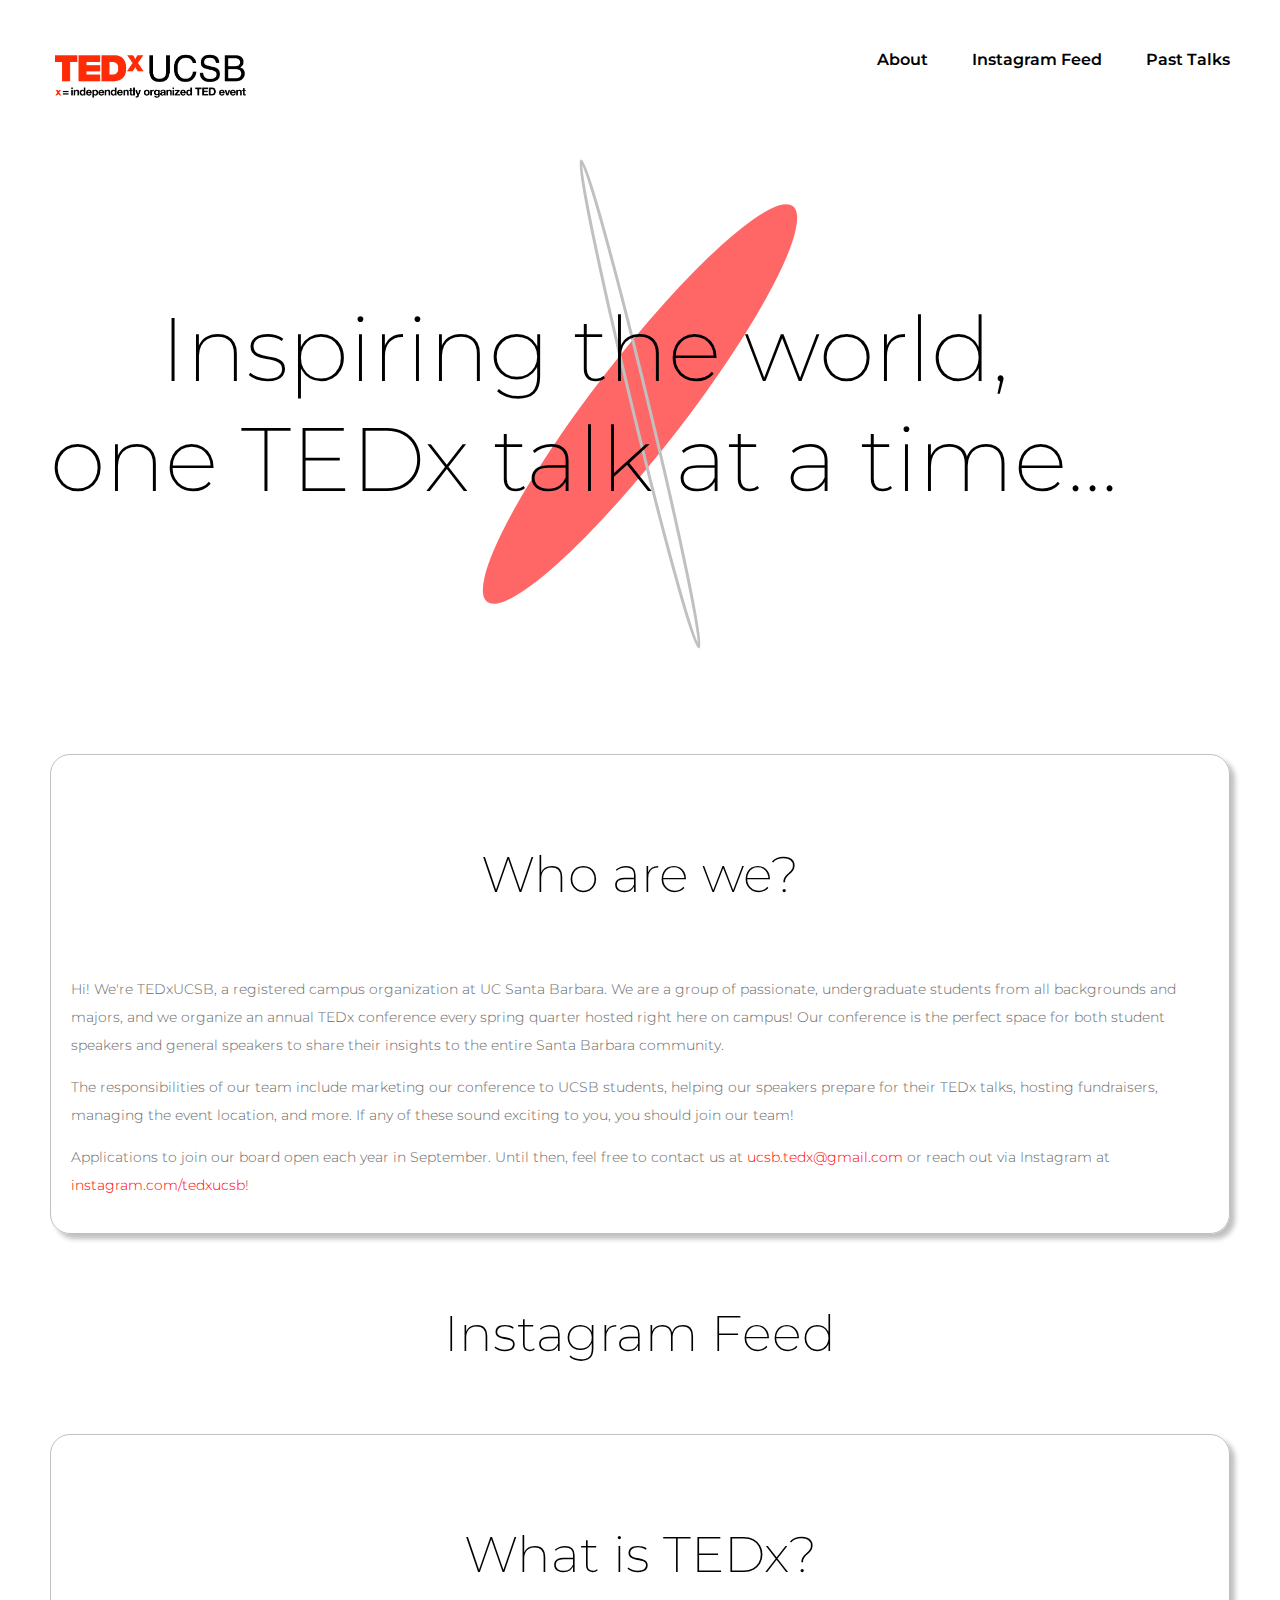
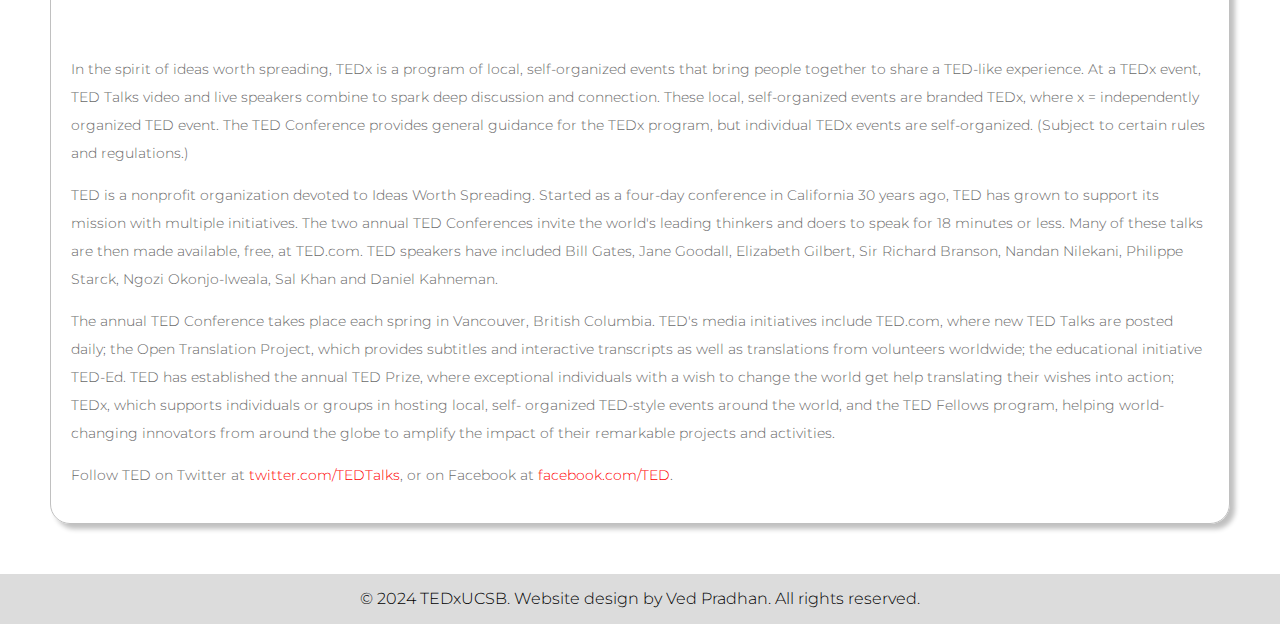
==== alt.html @ 3bcbb7c3 "Begin work on an alternate website version." ====
<!DOCTYPE html>
<html>
    <head>

        <!-- Tab Text -->
        <title>TEDxUCSB</title>

        <link rel="stylesheet" href="style.css">
    </head>
    <body>
    <div id="body-div">

        <div id="nav-bar">

            <div id="left-align">

                <img id="logo" src="img/TEDxUCSB Logo.gif" alt="">

            </div>

            <div id="right-align">

                <a class="nav-link" href="#about-us">About</a>
                <a class="nav-link" href="#ig-feed">Instagram Feed</a>
                <a class="nav-link" href="https://www.youtube.com/results?search_query=tedxucsb">Past Talks</a>

            </div>

        </div>

        <div id="banner">
    
            <div id="hero-svg-container">

                <svg width="100%" height="500px" viewbox="0 0 100 500" id="hero-svg">
                    <ellipse cx="50" cy="250" rx="125" ry="250" style="fill:red;" opacity="0.6">
                        <animate
                            attributeName="rx"
                            begin="0s"
                            dur="8s"
                            values="0; 250; 0"
                            repeatCount="indefinite" />
                        <animateTransform
                            attributeName="transform"
                            begin="0s"
                            dur="7s"
                            type="rotate"
                            values="0 50 250; 360 50 250"
                            repeatCount="indefinite" />
                    </ellipse>
                    <ellipse cx="50" cy="250" rx="125" ry="250" stroke="silver" stroke-width="3" style="fill: none;">
                        <animate
                            attributeName="rx"
                            begin="0s"
                            dur="1s"
                            values="31; 0" />
                        <animateTransform
                            attributeName="transform"
                            begin="0s"
                            dur="1s"
                            type="rotate"
                            values="-51 50 250; 0 50 250" />
                        <animate
                            attributeName="rx"
                            begin="1s"
                            dur="8s"
                            values="0; 250; 0"
                            repeatCount="indefinite" />
                        <animateTransform
                            attributeName="transform"
                            begin="1s"
                            dur="7s"
                            type="rotate"
                            values="0 50 250; 360 50 250"
                            repeatCount="indefinite" />
                    </ellipse>
                  </svg>

            </div>
            
            <div id="hero">
                Inspiring the world, <br>
                one TEDx talk at a time...
            </div>

        </div>

        <div id="about-us" class="shadow">

            <p class="header">
                Who are we?
            </p>

            <p>
                Hi! We're TEDxUCSB, a registered campus organization at UC Santa Barbara. We are a group of passionate, undergraduate students from all backgrounds and majors, and we organize an annual TEDx conference every spring quarter hosted right here on campus! Our conference is the perfect space for both student speakers and general speakers to share their insights to the entire Santa Barbara community.
            </p>

            <p>
                The responsibilities of our team include marketing our conference to UCSB students, helping our speakers prepare for their TEDx talks, hosting fundraisers, managing the event location, and more. If any of these sound exciting to you, you should join our team!
            </p>

            <p>
                Applications to join our board open each year in September. Until then, feel free to contact us at <a href="mailto:ucsb.tedx@gmail.com">ucsb.tedx@gmail.com</a> or reach out via Instagram at <a href="https://instagram.com/tedxucsb">instagram.com/tedxucsb</a>!
            </p>

        </div>
<!--
        <div id="team">

            <p class="header">
                Meet the Team
            </p>

            <p>
                Placeholder.
            </p>

        </div>
-->
        <div id="ig-feed">

            <p class="header">
                Instagram Feed
            </p>

            <script src="https://apps.elfsight.com/p/platform.js" defer></script>
            <div class="elfsight-app-1a1e67b3-bea6-4375-9e01-6b371b8d0bbd ig"></div> 

        </div>

        <div id="about-tedx" class="shadow">

            <p class="header">
                What is TEDx?
            </p>

            <p>
                In the spirit of ideas worth spreading, TEDx is a program of local, self-organized events that bring people together to share a TED-like experience. At a TEDx event, TED Talks video and live speakers combine to spark deep discussion and connection. These local, self-organized events are branded TEDx, where x = independently organized TED event. The TED Conference provides general guidance for the TEDx program, but individual TEDx events are self-organized. (Subject to certain rules and regulations.)
            </p>

            <p>
                TED is a nonprofit organization devoted to Ideas Worth Spreading. Started as a four-day conference in California 30 years ago, TED has grown to support its mission with multiple initiatives. The two annual TED Conferences invite the world's leading thinkers and doers to speak for 18 minutes or less. Many of these talks are then made available, free, at TED.com. TED speakers have included Bill Gates, Jane Goodall, Elizabeth Gilbert, Sir Richard Branson, Nandan Nilekani, Philippe Starck, Ngozi Okonjo-Iweala, Sal Khan and Daniel Kahneman.
            </p>

            <p>
                The annual TED Conference takes place each spring in Vancouver, British Columbia. TED's media initiatives include TED.com, where new TED Talks are posted daily; the Open Translation Project, which provides subtitles and interactive transcripts as well as translations from volunteers worldwide; the educational initiative TED-Ed. TED has established the annual TED Prize, where exceptional individuals with a wish to change the world get help translating their wishes into action; TEDx, which supports individuals or groups in hosting local, self- organized TED-style events around the world, and the TED Fellows program, helping world-changing innovators from around the globe to amplify the impact of their remarkable projects and activities.
            </p>

            <p>
                Follow TED on Twitter at <a href="https://twitter.com/TEDTalks">twitter.com/TEDTalks</a>, or on Facebook at <a href="https://www.facebook.com/TED">facebook.com/TED</a>.
            </p>

        </div>

    </div>

    <div id="footer">
        © 2024 TEDxUCSB. Website design by Ved Pradhan. All rights reserved.
    </div>

    </body>
</html>
---- style.css ----
@import url("https://fonts.googleapis.com/css2?family=Montserrat:ital,wght@0,100;0,200;0,300;0,400;0,500;0,600&display=swap");

html {
    scroll-behavior: smooth;
}

body {
    padding: 0px;
    margin: 0px;

    font-family: "Montserrat", sans-serif;
    font-weight: 300;
}

h6 {
    font-weight: 100;
}

p {
    color: dimgray;
    font-size: 14px;

    line-height: 2;
}

a {
    color: red;
    text-decoration: none;
}

a:hover {
    text-decoration: underline;
}

#body-div {
    background-color: white;
    padding-left: 50px;
    padding-right: 50px;
    padding-bottom: 50px;
}

#nav-bar {
    display: flex;

    width: 100%;

    position: sticky;
    top: 0;

    padding-top: 50px;
    padding-bottom: 50px;
    padding-right: 25px;

    background-color: white;

    animation: moveInAnimation ease 2s;
    animation-iteration-count: 1;
    animation-fill-mode: forwards;

    z-index: 1;
}

#left-align {
    float: left;
    width: 25%;
}

#logo {
    width: 200px;
    height: auto;
}

#right-align {
    float: right;
    width: 75%;
    text-align: right;
}

#banner {
    position: relative;

    animation: fadeInAnimation ease 2s;
    animation-iteration-count: 1;
    animation-fill-mode: forwards;

    margin-bottom: 600px;

    z-index: 2;
}
@keyframes fadeInAnimation {
    0% {
        margin-top: 25px;
        opacity: 0;
    }
    100% {
        margin-top: -75px;
        opacity: 1;
    }
}

#hero {
    font-family: "Montserrat", sans-serif;
    font-size: 90px;
    font-weight: 200;

    text-align: center;

    position: absolute;
    top: 0;
    left: 0;

    min-height: 500px;

    display: flex;
    align-items: center;
}

#hero:after {
    color: white;
    mix-blend-mode: difference;
}

#hero-svg-container {
    position: absolute;
    top: 0;
    left: 0;
    
    text-align: center;
    width: 100%;
    min-height: 500px;
}

#hero-svg {
    display: block;
    margin: auto;
}

#footer {
    text-align: center;
    
    background-color: gainsboro;

    min-height: 50px;
    line-height: 50px;
}

.header {
    font-size: 50px;
    font-weight: 200;

    color: black;

    text-align: center;
}

.nav-link {
    font-family: "Montserrat", sans-serif;
    font-size: 16px;
    font-weight: 600;
    
    margin-left: 40px;

    color: black;
    text-decoration: none;
}

.nav-link:hover {
    text-decoration: underline;
}

.ig {
    margin-bottom: 50px;
    z-index: 0;
}

.shadow {
    border: 1px solid silver;
    border-radius: 20px;
    box-shadow: 5px 5px 5px silver;

    padding: 20px;
}
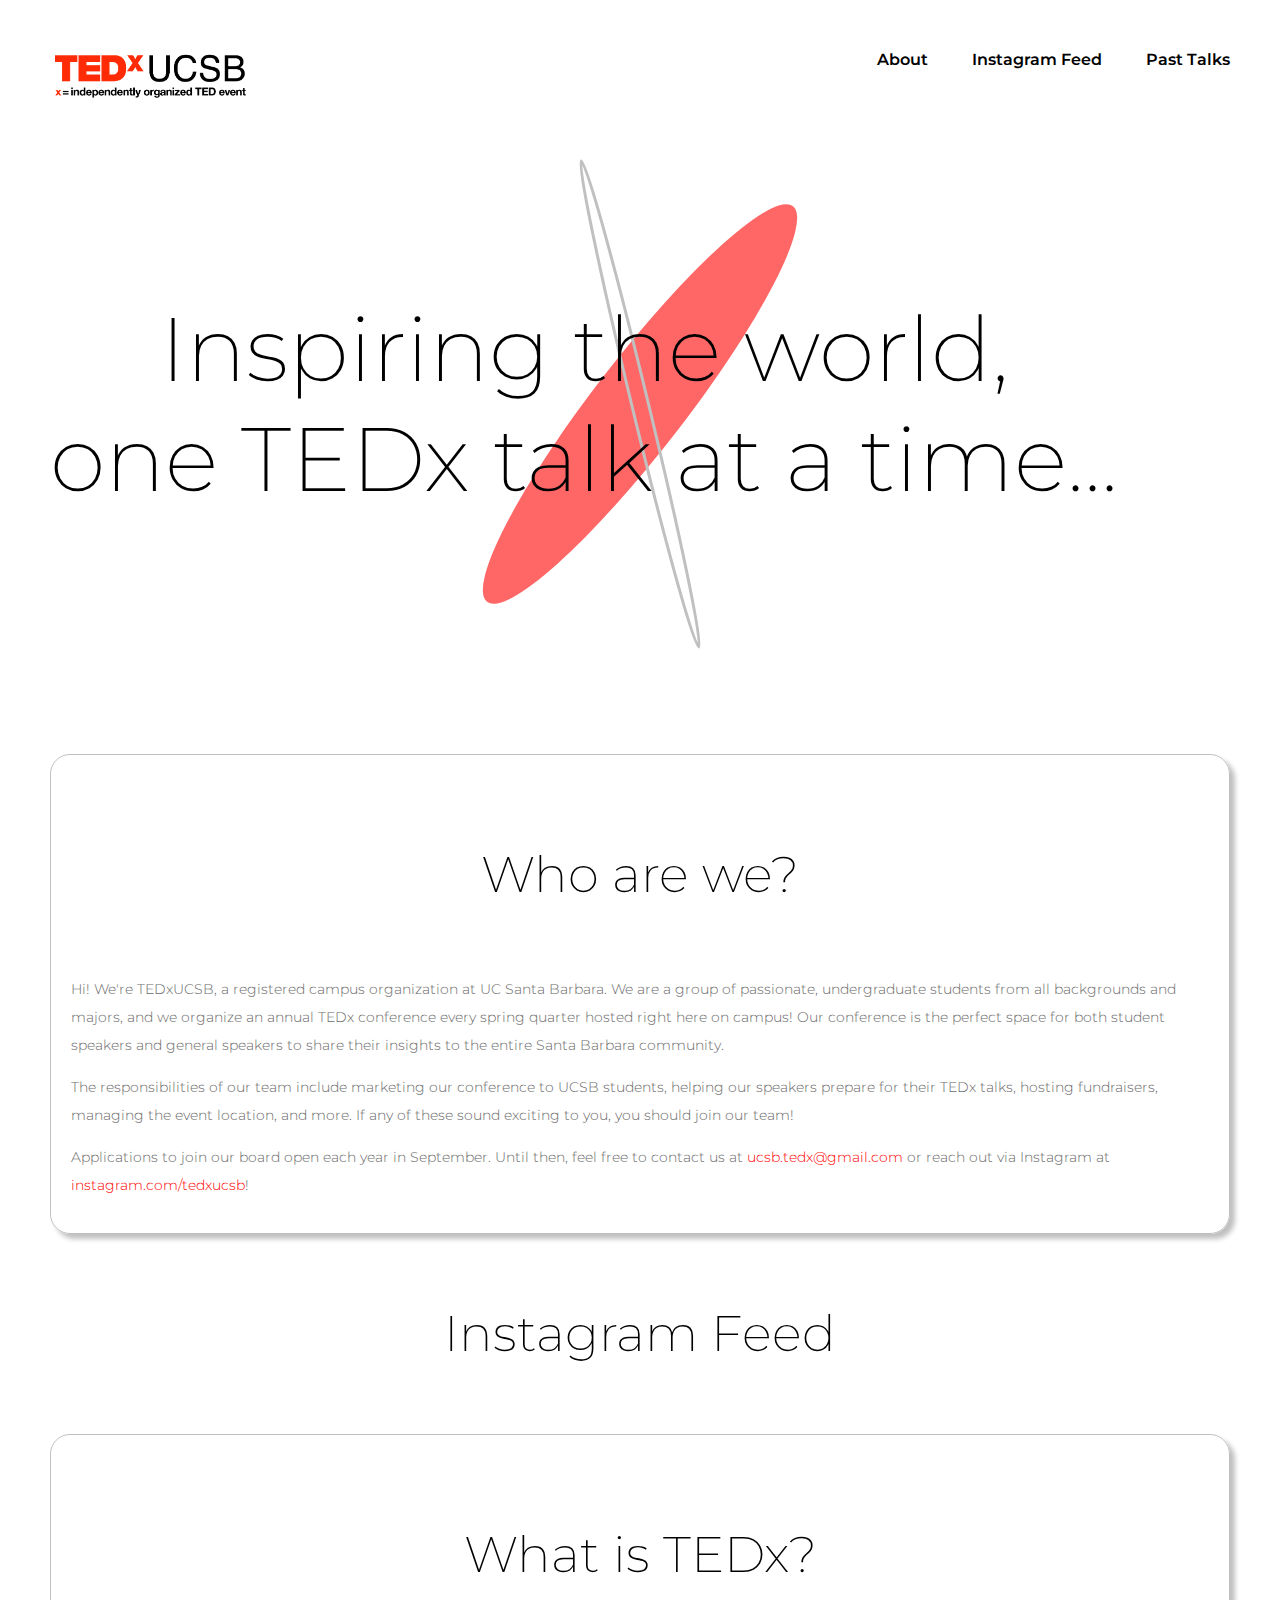
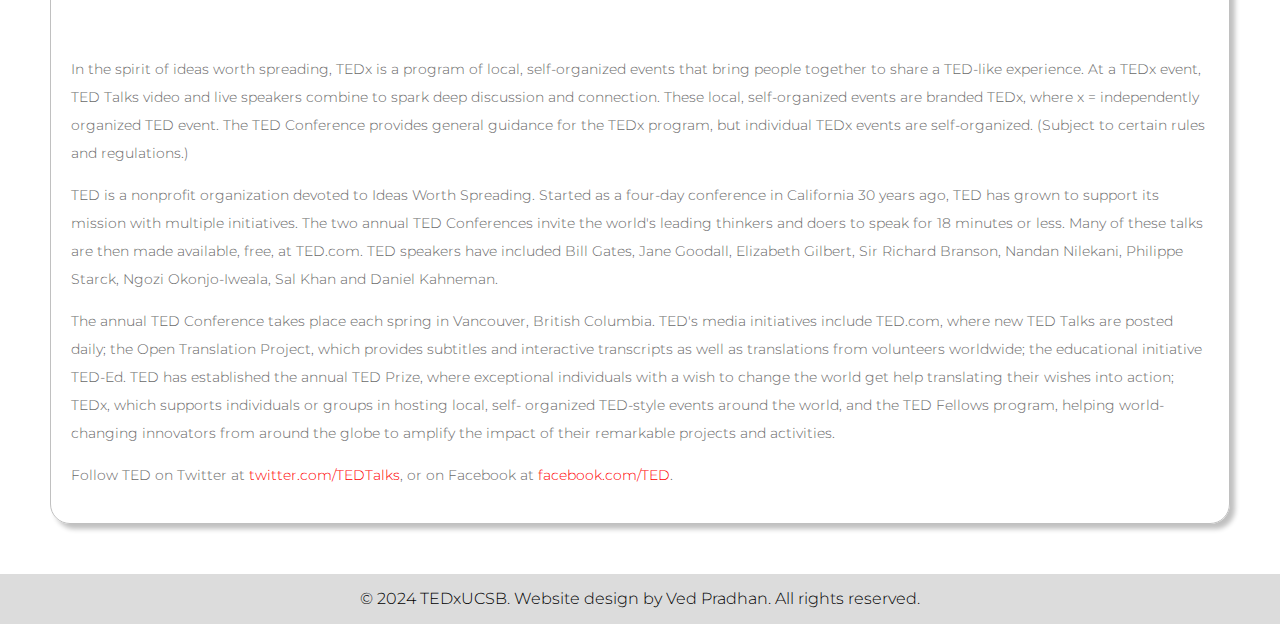
==== commit b31ee559: "Create fade out scrolling animation." ====
--- a/alt.html
+++ b/alt.html
@@ -117,6 +117,7 @@
 
         </div>
 -->
+
         <div id="ig-feed">
 
             <p class="header">
--- a/style.css
+++ b/style.css
@@ -2,6 +2,7 @@
 
 html {
     scroll-behavior: smooth;
+    scroll-padding-top: 160px;
 }
 
 body {
@@ -113,11 +114,18 @@
 
     display: flex;
     align-items: center;
+
+    animation: minimize linear both;
+    animation-timeline: scroll();
+	animation-range: 0 150px;
 }
-
-#hero:after {
-    color: white;
-    mix-blend-mode: difference;
+@keyframes minimize {
+    0% {
+        opacity: 1;
+    }
+    100% {
+        opacity: 0;
+    }
 }
 
 #hero-svg-container {
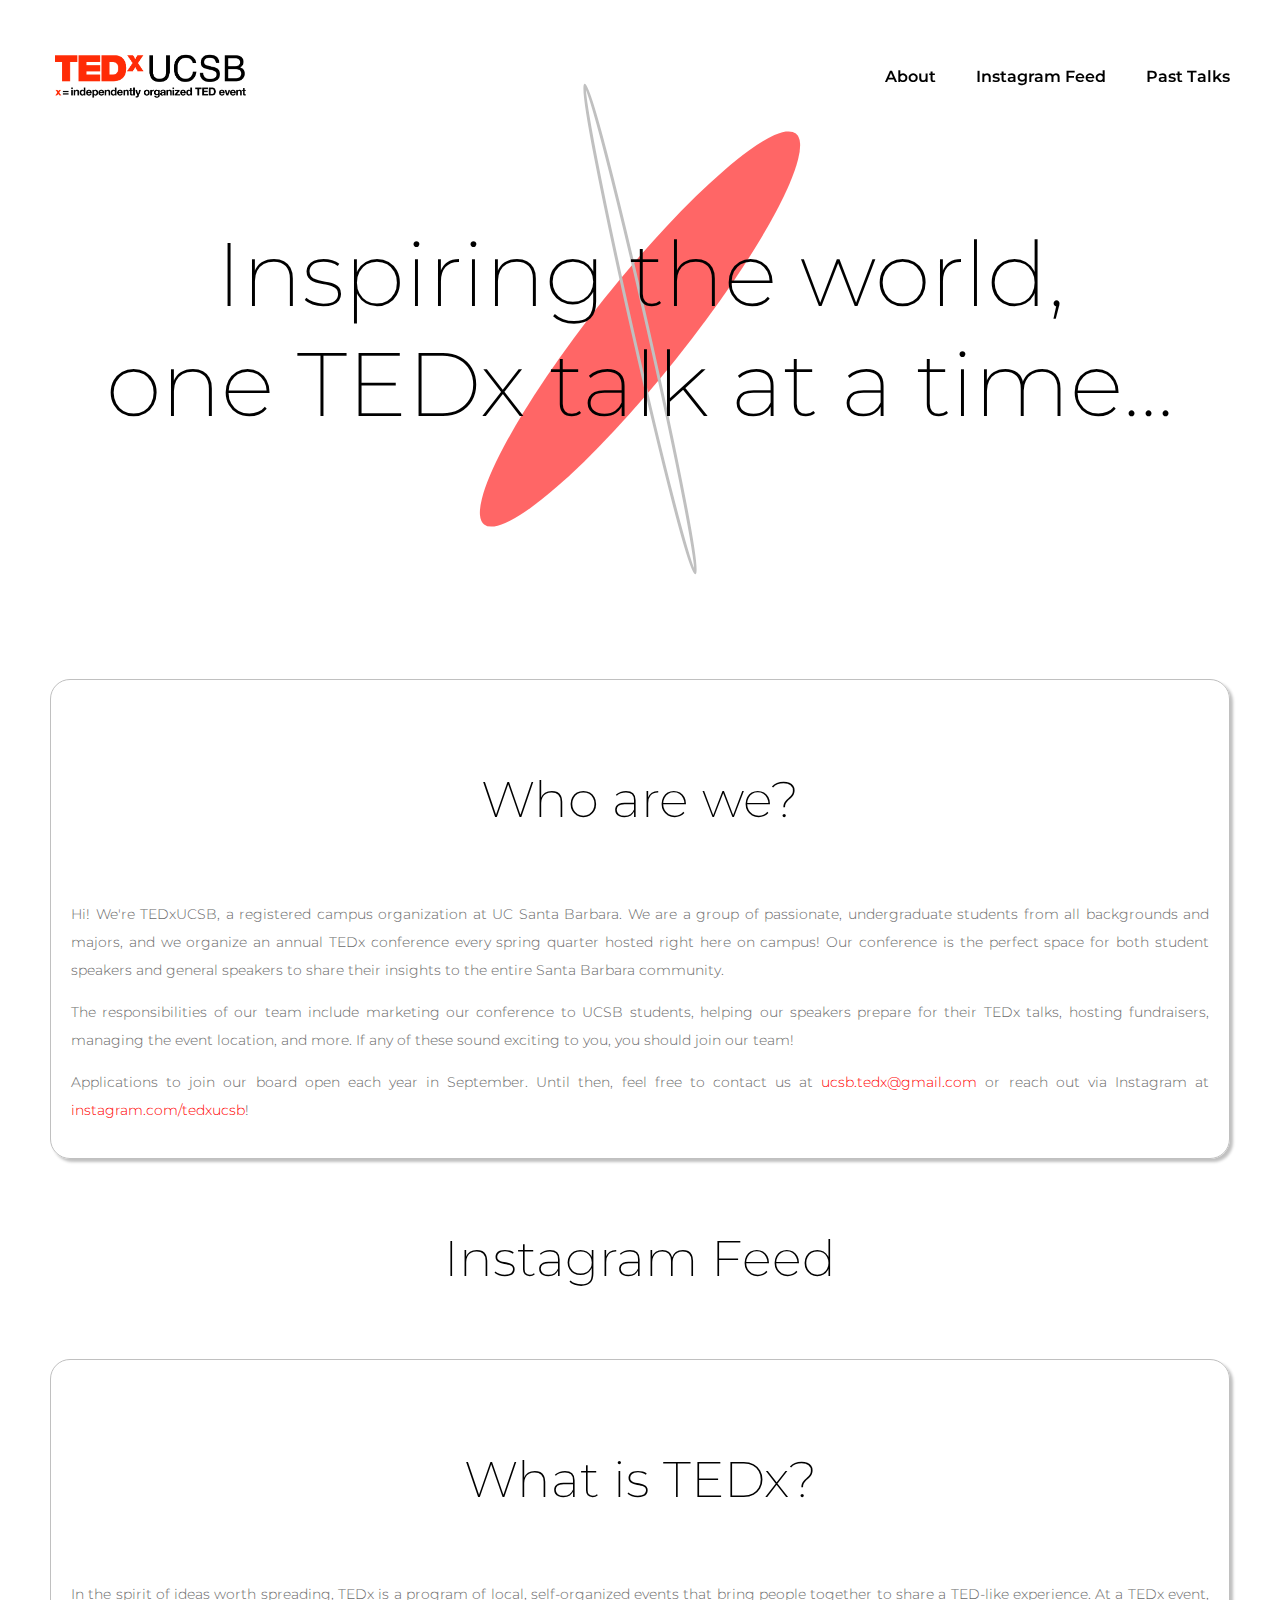
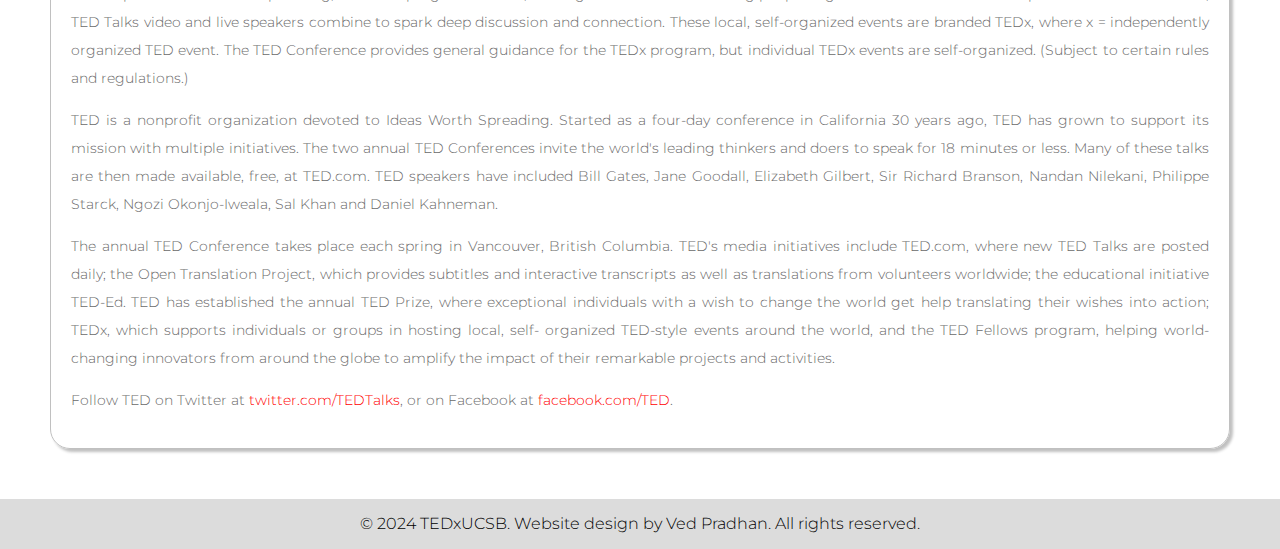
==== commit 1ee0daf0: "Add mobile friendly design." ====
--- a/alt.html
+++ b/alt.html
@@ -6,6 +6,8 @@
         <title>TEDxUCSB</title>
 
         <link rel="stylesheet" href="style.css">
+
+        <meta content="width=device-width, initial-scale=1" name="viewport" />
     </head>
     <body>
     <div id="body-div">
--- a/style.css
+++ b/style.css
@@ -22,6 +22,16 @@
     font-size: 14px;
 
     line-height: 2;
+
+    text-align: justify;
+}
+@media (max-width: 480px) {
+    p {
+        color: dimgray;
+        font-size: 18px;
+
+        line-height: 1.8;
+    }
 }
 
 a {
@@ -48,17 +58,33 @@
     position: sticky;
     top: 0;
 
-    padding-top: 50px;
-    padding-bottom: 50px;
-    padding-right: 25px;
-
-    background-color: white;
-
-    animation: moveInAnimation ease 2s;
-    animation-iteration-count: 1;
-    animation-fill-mode: forwards;
-
-    z-index: 1;
+    margin-left: -50px;
+
+    padding: 50px;
+
+    animation-name: addShadow, whiten;
+    animation-timing-function: linear;
+    animation-fill-mode: both;
+    animation-timeline: scroll();
+	animation-range: 520px 550px, 500px 525px;
+
+    z-index: 3;
+}
+@keyframes addShadow {
+    0% {
+        box-shadow: none;
+    }
+    100% {
+        box-shadow: 3px 3px 3px silver;
+    }
+}
+@keyframes whiten {
+    0% {
+        background: none;
+    }
+    100% {
+        background-color: white;
+    }
 }
 
 #left-align {
@@ -75,6 +101,15 @@
     float: right;
     width: 75%;
     text-align: right;
+
+    display: flex;
+    justify-content: flex-end;
+    align-items: center;
+}
+@media (max-width: 480px) {
+    #right-align {
+        display: none;
+    }
 }
 
 #banner {
@@ -85,17 +120,23 @@
     animation-fill-mode: forwards;
 
     margin-bottom: 600px;
+    margin-top: -75px;
 
     z-index: 2;
 }
 @keyframes fadeInAnimation {
     0% {
-        margin-top: 25px;
+        transform: translateY(100px);
         opacity: 0;
     }
     100% {
-        margin-top: -75px;
+        transform: translateY(0px);
         opacity: 1;
+    }
+}
+@media (max-width: 480px) {
+    #banner {
+        margin-top: 50px;
     }
 }
 
@@ -108,11 +149,14 @@
 
     position: absolute;
     top: 0;
-    left: 0;
+
+    width: 100%;
+    margin: 0 auto;
 
     min-height: 500px;
 
     display: flex;
+    justify-content: center;
     align-items: center;
 
     animation: minimize linear both;
@@ -125,6 +169,11 @@
     }
     100% {
         opacity: 0;
+    }
+}
+@media (max-width: 480px) {
+    #hero {
+        font-size: 50px;
     }
 }
 
@@ -151,6 +200,14 @@
     min-height: 50px;
     line-height: 50px;
 }
+@media (max-width: 480px) {
+    #footer {
+        line-height: 25px;
+
+        padding-top: 15px;
+        padding-bottom: 15px;
+    }
+}
 
 .header {
     font-size: 50px;
@@ -159,6 +216,28 @@
     color: black;
 
     text-align: center;
+
+    view-timeline-name: --move-in-header;
+	view-timeline-axis: block;
+
+    animation: moveIn linear both;
+	animation-timeline: --move-in-header;
+	animation-range: entry 33% cover 50%;
+}
+@keyframes moveIn {
+    0% {
+        opacity: 0;
+        transform: translateX(-50px);
+    }
+    100% {
+        opacity: 1;
+        transform: translateX(0px);
+    }
+}
+@media (max-width: 480px) {
+    .header {
+        font-size: 35px;
+    }
 }
 
 .nav-link {
@@ -181,10 +260,12 @@
     z-index: 0;
 }
 
-.shadow {
-    border: 1px solid silver;
-    border-radius: 20px;
-    box-shadow: 5px 5px 5px silver;
-
-    padding: 20px;
+@media (min-width: 481px) {
+    .shadow {
+        border: 1px solid silver;
+        border-radius: 20px;
+        box-shadow: 3px 3px 3px silver;
+    
+        padding: 20px;
+    }
 }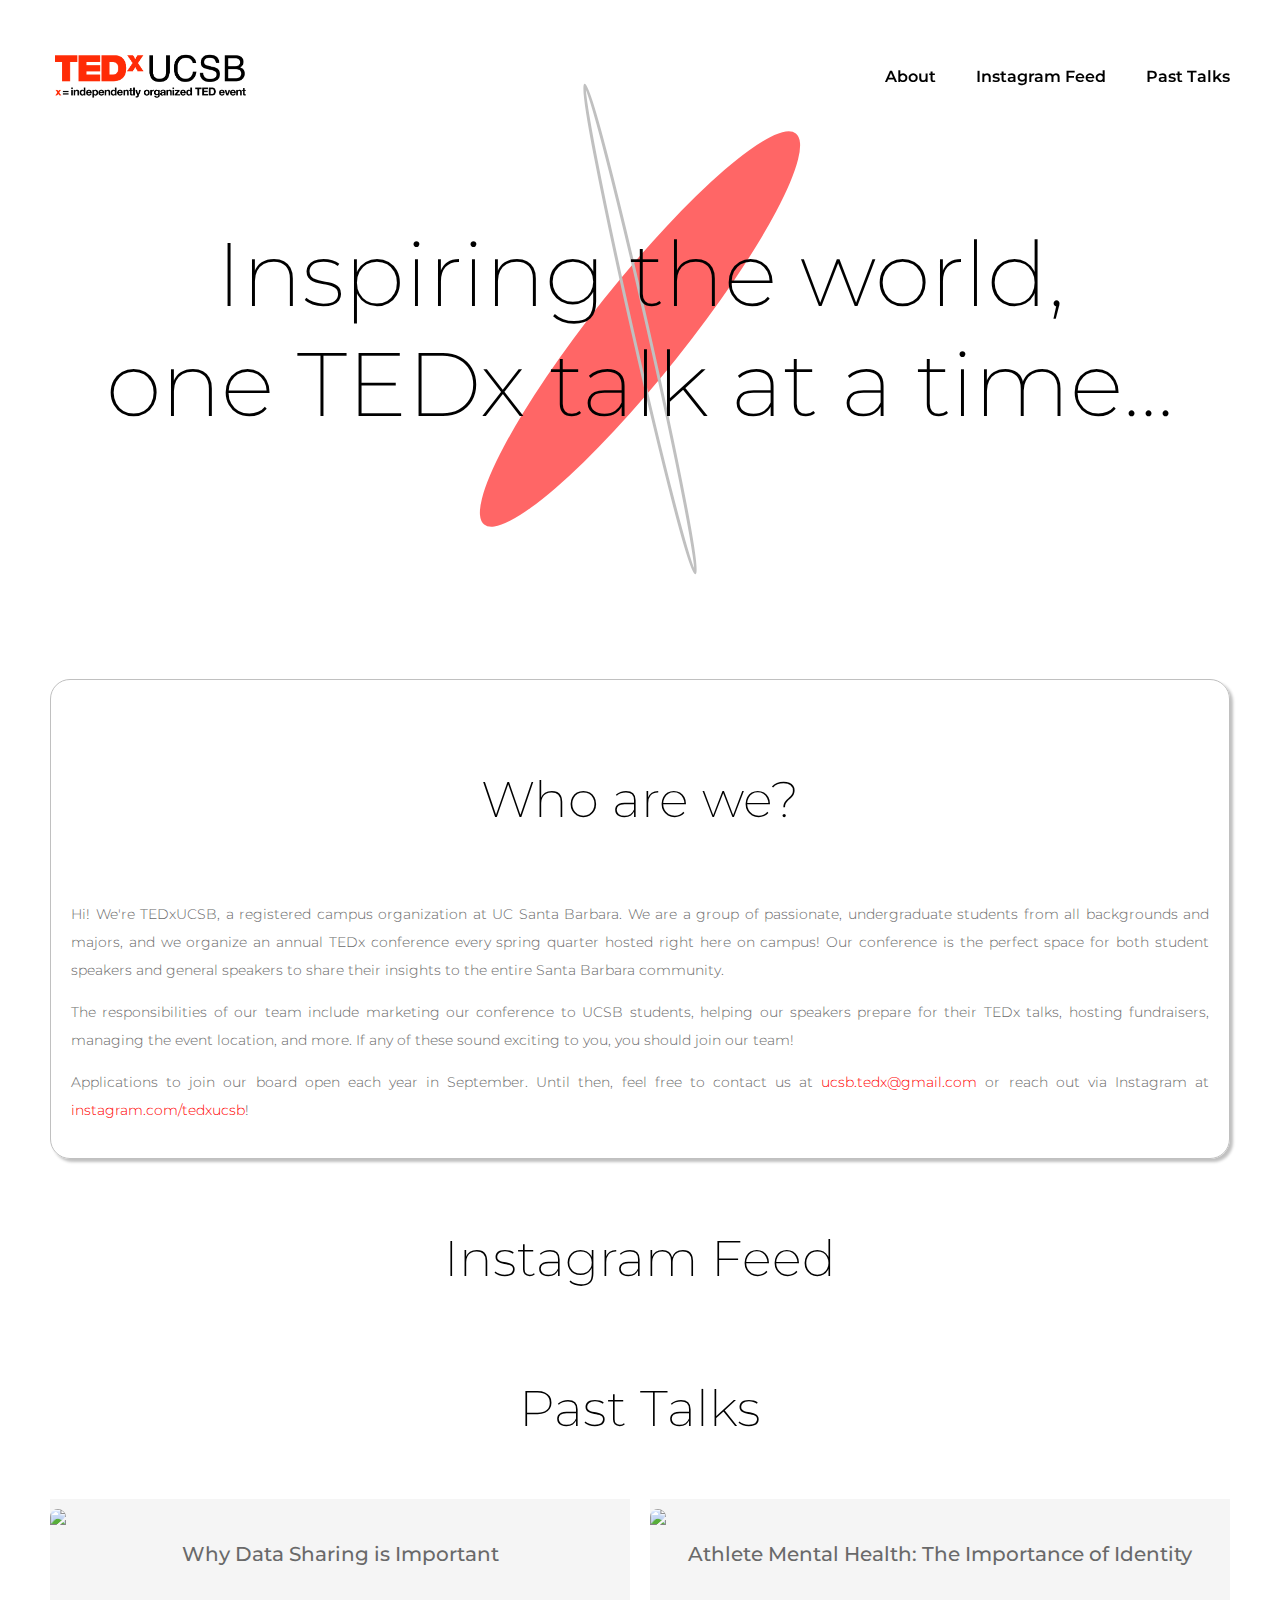
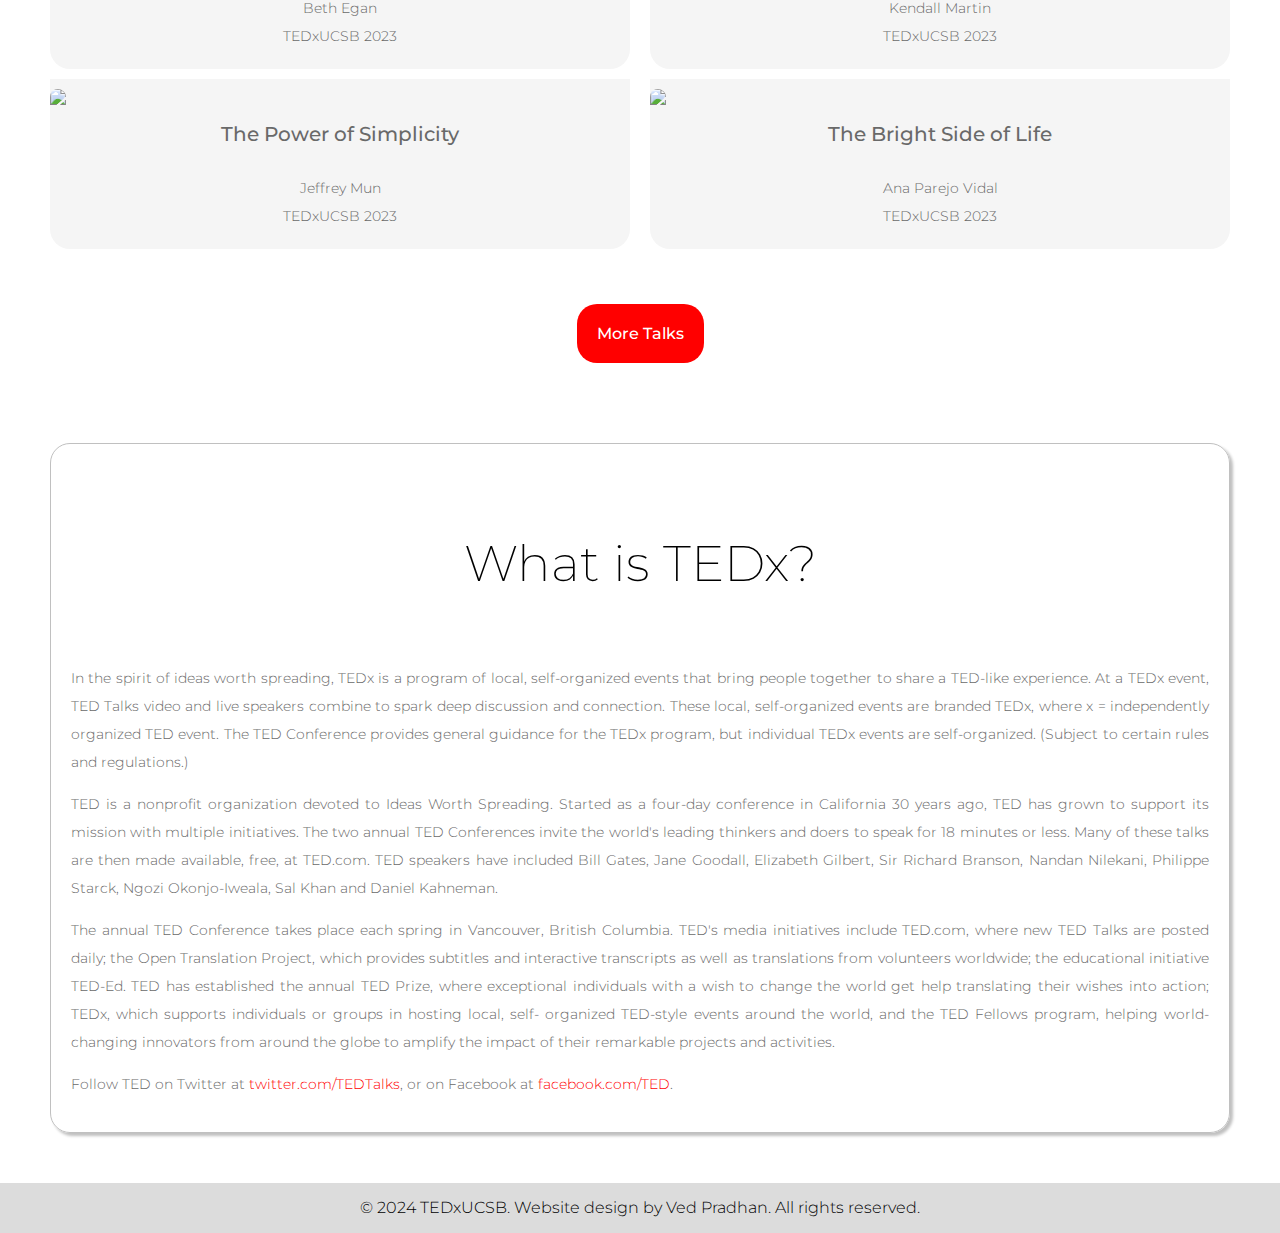
==== commit 1c90ca3c: "Create a section to showcase past talks." ====
--- a/alt.html
+++ b/alt.html
@@ -24,7 +24,7 @@
 
                 <a class="nav-link" href="#about-us">About</a>
                 <a class="nav-link" href="#ig-feed">Instagram Feed</a>
-                <a class="nav-link" href="https://www.youtube.com/results?search_query=tedxucsb">Past Talks</a>
+                <a class="nav-link" href="#past-talks">Past Talks</a>
 
             </div>
 
@@ -131,6 +131,116 @@
 
         </div>
 
+        <div id="past-talks">
+
+            <p class="header">
+                Past Talks
+            </p>
+
+            <div id="yt-grid">
+
+                <div class="yt-vid">
+
+                    <a href="https://www.youtube.com/watch?v=npLe2N6EGaI" target="_blank" rel="noopener noreferrer" class="yt-link">
+    
+                        <img src="http://img.youtube.com/vi/npLe2N6EGaI/maxresdefault.jpg" class="yt-thumbnail">
+        
+                        <div class="yt-caption">
+        
+                            <p class="yt-title">
+                                Why Data Sharing is Important
+                            </p>
+        
+                            <p>
+                                Beth Egan <br>
+                                TEDxUCSB 2023
+                            </p>
+        
+                        </div>
+        
+                    </a>
+    
+                </div>
+    
+                <div class="yt-vid">
+    
+                    <a href="https://www.youtube.com/watch?v=5NFQURn0e0s" target="_blank" rel="noopener noreferrer" class="yt-link">
+    
+                        <img src="http://img.youtube.com/vi/5NFQURn0e0s/maxresdefault.jpg" class="yt-thumbnail">
+        
+                        <div class="yt-caption">
+        
+                            <p class="yt-title">
+                                Athlete Mental Health: The Importance of Identity
+                            </p>
+        
+                            <p>
+                                Kendall Martin <br>
+                                TEDxUCSB 2023
+                            </p>
+        
+                        </div>
+        
+                    </a>
+    
+                </div>
+    
+                <div class="yt-vid">
+    
+                    <a href="https://www.youtube.com/watch?v=_leF9V89AXE" target="_blank" rel="noopener noreferrer" class="yt-link">
+    
+                        <img src="http://img.youtube.com/vi/_leF9V89AXE/maxresdefault.jpg" class="yt-thumbnail">
+        
+                        <div class="yt-caption">
+        
+                            <p class="yt-title">
+                                The Power of Simplicity
+                            </p>
+        
+                            <p>
+                                Jeffrey Mun <br>
+                                TEDxUCSB 2023
+                            </p>
+        
+                        </div>
+        
+                    </a>
+    
+                </div>
+    
+                <div class="yt-vid">
+    
+                    <a href="https://www.youtube.com/watch?v=DXUjbacEmDA" target="_blank" rel="noopener noreferrer" class="yt-link">
+    
+                        <img src="http://img.youtube.com/vi/DXUjbacEmDA/maxresdefault.jpg" class="yt-thumbnail">
+        
+                        <div class="yt-caption">
+        
+                            <p class="yt-title">
+                                The Bright Side of Life
+                            </p>
+        
+                            <p>
+                                Ana Parejo Vidal <br>
+                                TEDxUCSB 2023
+                            </p>
+        
+                        </div>
+        
+                    </a>
+    
+                </div>
+
+            </div>
+
+            <div class="button-container">
+
+                <a href="https://www.youtube.com/results?search_query=tedxucsb" target="_blank" rel="noopener noreferrer" class="button">More Talks</a>
+
+            </div>
+
+        </div>
+
         <div id="about-tedx" class="shadow">
 
             <p class="header">
--- a/style.css
+++ b/style.css
@@ -39,7 +39,7 @@
     text-decoration: none;
 }
 
-a:hover {
+a:not(.yt-link):not(.button):hover {
     text-decoration: underline;
 }
 
@@ -86,6 +86,14 @@
         background-color: white;
     }
 }
+@media (max-width: 480px) {
+    #nav-bar {
+        animation: none;
+
+        background-color: white;
+        box-shadow: 3px 3px 3px silver;
+    }
+}
 
 #left-align {
     float: left;
@@ -137,6 +145,10 @@
 @media (max-width: 480px) {
     #banner {
         margin-top: 50px;
+
+        animation: none;
+        transform: translateY(0px);
+        opacity: 1;
     }
 }
 
@@ -161,7 +173,7 @@
 
     animation: minimize linear both;
     animation-timeline: scroll();
-	animation-range: 0 150px;
+    animation-range: 0 150px;
 }
 @keyframes minimize {
     0% {
@@ -174,6 +186,11 @@
 @media (max-width: 480px) {
     #hero {
         font-size: 50px;
+        
+        animation: none;
+
+        opacity: 1;
+        color: black;
     }
 }
 
@@ -190,6 +207,18 @@
 #hero-svg {
     display: block;
     margin: auto;
+}
+
+#yt-grid {
+    display: grid;
+    grid-template-columns: calc(50% - 10px) calc(50% - 10px);
+    grid-gap: 20px;
+}
+@media (max-width: 480px) {
+    #yt-grid {
+        grid-template-columns: 100%;
+        grid-gap: 40px;
+    }
 }
 
 #footer {
@@ -268,4 +297,70 @@
     
         padding: 20px;
     }
+}
+
+.yt-thumbnail {
+    width: 100%;
+    height: auto;
+
+    border-top-left-radius: 20px;
+    border-top-right-radius: 20px;
+
+    margin-bottom: 0px;
+}
+
+.yt-link {
+    color: black;
+
+    text-decoration: none;
+}
+
+.yt-link:hover .yt-caption {
+    background-color: gainsboro;
+}
+
+.yt-caption {
+    background-color: whitesmoke;
+
+    border-bottom-left-radius: 20px;
+    border-bottom-right-radius: 20px;
+
+    margin-top: -30px;
+    padding-top: 15px;
+    padding-bottom: 5px;
+
+    padding-left: 20px;
+    padding-right: 20px;
+}
+
+.yt-caption > p {
+    text-align: center;
+}
+
+.yt-title {
+    font-size: 20px;
+    font-weight: 500;
+}
+
+.button-container {
+    width: 100%;
+
+    margin-top: 75px;
+    margin-bottom: 100px;
+
+    text-align: center;
+}
+
+.button {
+    color: white;
+    background-color: red;
+
+    font-weight: 500;
+
+    padding: 20px;
+    border-radius: 20px;
+}
+
+.button:hover {
+    background-color: rgba(255, 0, 0, 0.6);
 }